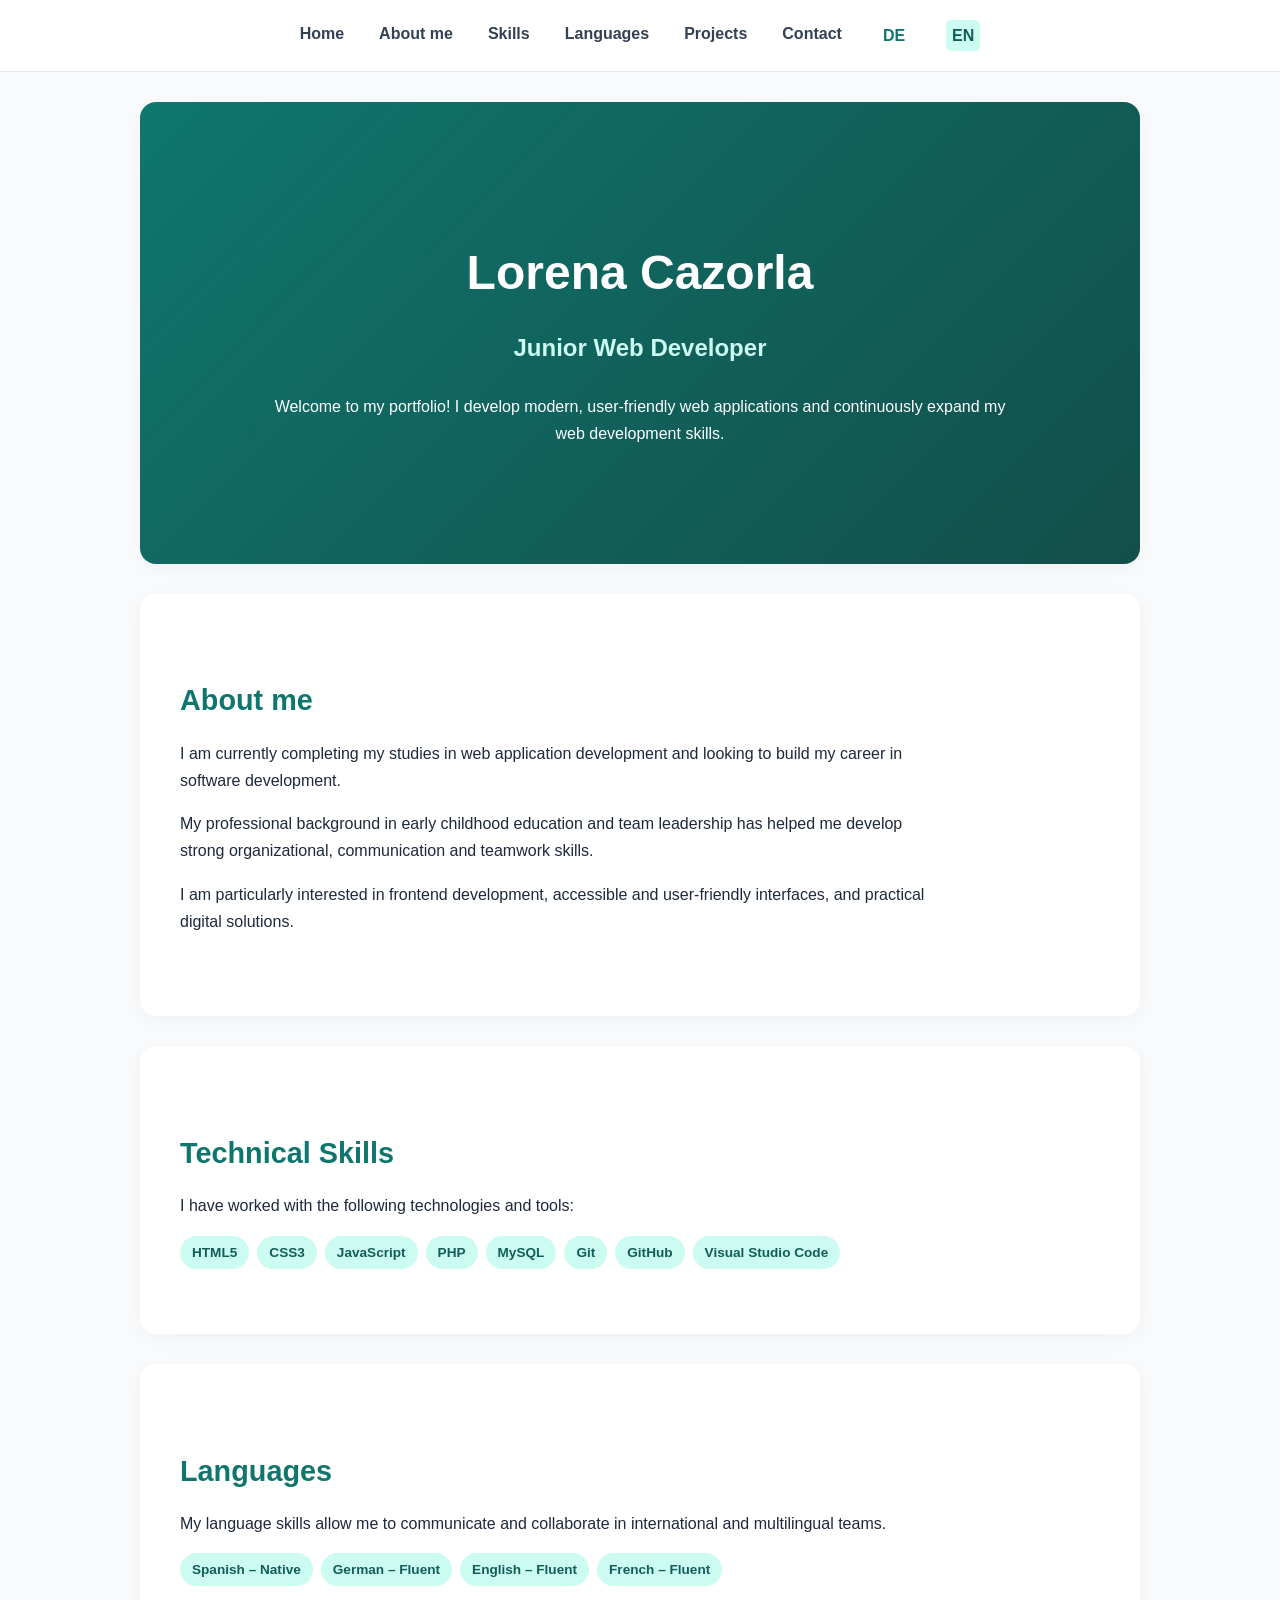
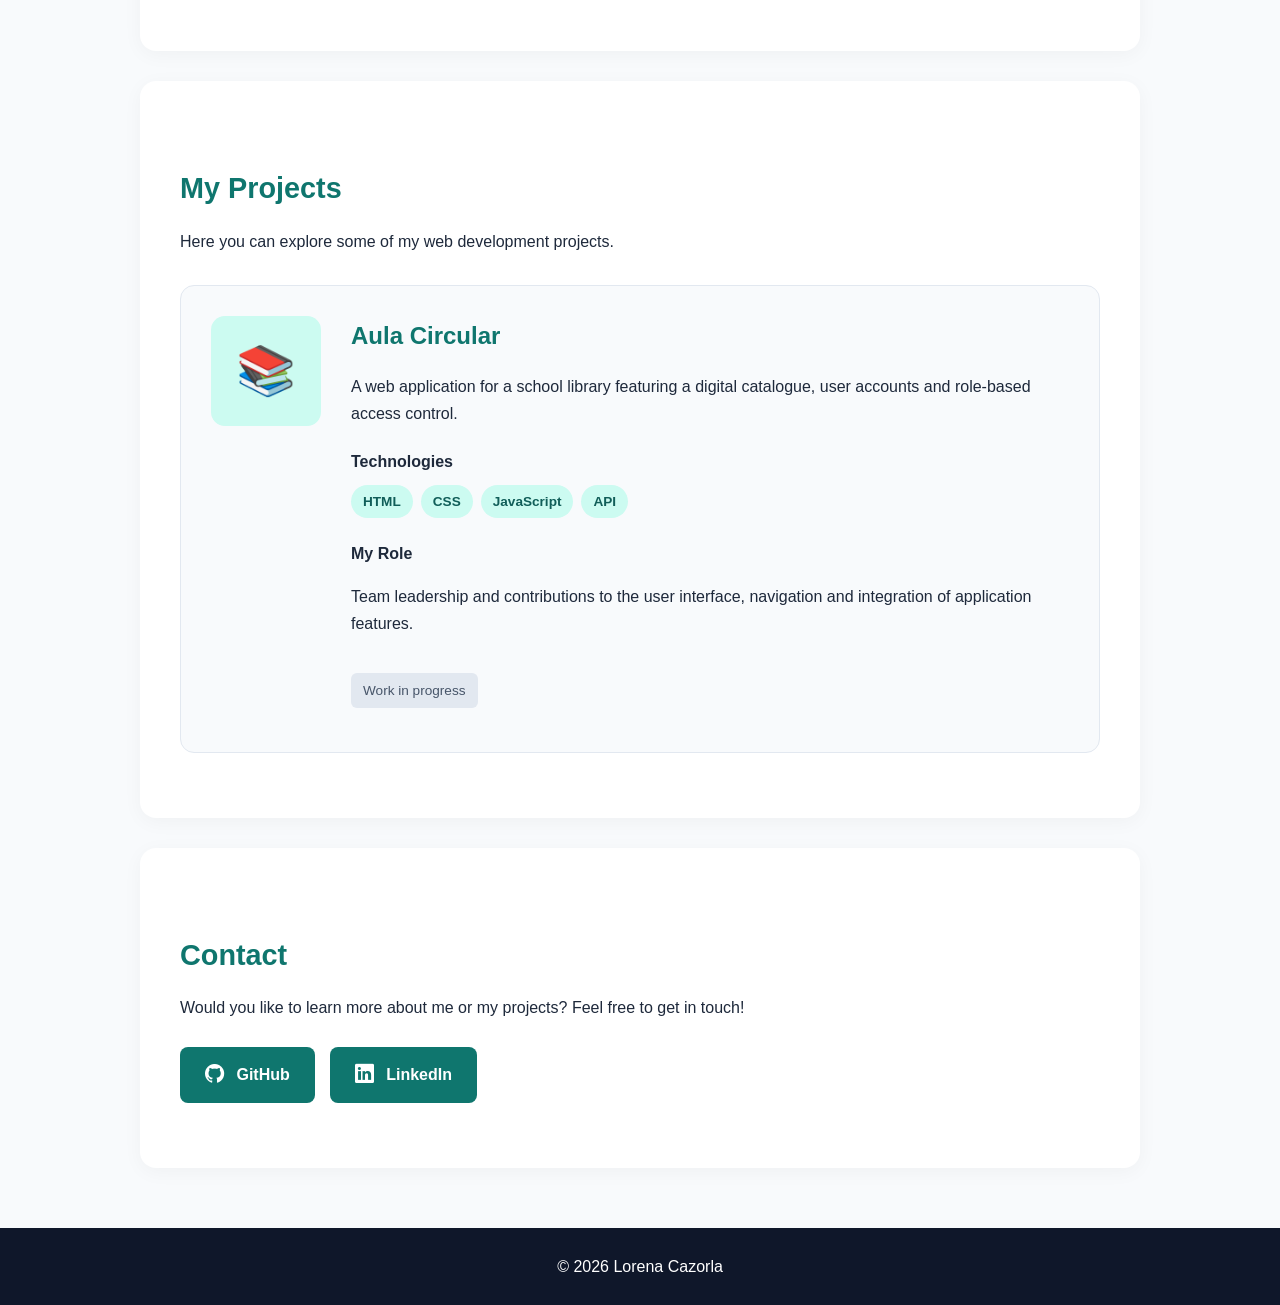
==== index-en.html @ 013c55ce "Añade versión inglesa, selector de idiomas e iconos de contacto" ====
<!DOCTYPE html>
<html lang="en">

<head>
    <meta charset="UTF-8">
    <meta name="viewport" content="width=device-width, initial-scale=1.0">
    <title>Lorena Cazorla | Junior Web Developer</title>
    <link rel="stylesheet" href="estilos.css">
    <link rel="stylesheet" href="https://cdn.jsdelivr.net/npm/bootstrap-icons@1.11.3/font/bootstrap-icons.min.css">
    <link rel="stylesheet" href="https://cdn.jsdelivr.net/npm/bootstrap-icons@1.11.3/font/bootstrap-icons.min.css">
</head>

<body>

    <!-- Navigation -->
    <header>
        <nav aria-label="Main navigation">
            <a href="#startseite">Home</a>
            <a href="#ueber-mich">About me</a>
            <a href="#kenntnisse">Skills</a>
            <a href="#sprachen">Languages</a>
            <a href="#projekte">Projects</a>
            <a href="#kontakt">Contact</a>
            <a href="index.html" lang="de">DE</a>
            <a href="index-en.html" lang="en"
               aria-current="page">EN</a>
        </nav>
    </header>

    <main>

        <!-- Home -->
        <section id="startseite">
            <h1>Lorena Cazorla</h1>
            <p>Junior Web Developer</p>
            <p>
                Welcome to my portfolio!
                I develop modern, user-friendly
                web applications and continuously
                expand my web development skills.
            </p>
        </section>

        <!-- About me -->
        <section id="ueber-mich">
            <h2>About me</h2>

            <p>
                I am currently completing my studies
                in web application development and
                looking to build my career
                in software development.
            </p>

            <p>
                My professional background in early
                childhood education and team leadership
                has helped me develop strong
                organizational, communication
                and teamwork skills.
            </p>

            <p>
                I am particularly interested in
                frontend development, accessible
                and user-friendly interfaces,
                and practical digital solutions.
            </p>
        </section>

        <!-- Technical skills -->
        <section id="kenntnisse">
            <h2>Technical Skills</h2>

            <p>
                I have worked with the following
                technologies and tools:
            </p>

            <div class="technologien">
                <span>HTML5</span>
                <span>CSS3</span>
                <span>JavaScript</span>
                <span>PHP</span>
                <span>MySQL</span>
                <span>Git</span>
                <span>GitHub</span>
                <span>Visual Studio Code</span>
            </div>
        </section>

        <!-- Languages -->
        <section id="sprachen">
            <h2>Languages</h2>

            <p>
                My language skills allow me to
                communicate and collaborate
                in international and multilingual teams.
            </p>

            <div class="technologien">
                <span>Spanish – Native</span>
                <span>German – Fluent</span>
                <span>English – Fluent</span>
                <span>French – Fluent</span>
            </div>
        </section>

        <!-- Projects -->
        <section id="projekte">
            <h2>My Projects</h2>

            <p>
                Here you can explore some
                of my web development projects.
            </p>

            <div class="projekt-karte">

                <div class="projekt-symbol">
                    <span aria-hidden="true">📚</span>
                </div>

                <div class="projekt-inhalt">
                    <h3>Aula Circular</h3>

                    <p>
                        A web application for a school
                        library featuring a digital
                        catalogue, user accounts
                        and role-based access control.
                    </p>

                    <h4>Technologies</h4>

                    <div class="technologien">
                        <span>HTML</span>
                        <span>CSS</span>
                        <span>JavaScript</span>
                        <span>API</span>
                    </div>

                    <h4>My Role</h4>

                    <p>
                        Team leadership and contributions
                        to the user interface,
                        navigation and integration
                        of application features.
                    </p>

                    <p class="projekt-status">
                        Work in progress
                    </p>
                </div>

            </div>
        </section>

        <!-- Contact -->
        <section id="kontakt">
            <h2>Contact</h2>

            <p>
                Would you like to learn more about me
                or my projects? Feel free to get in touch!
            </p>

            <div class="kontakt-links">
                <a href="https://github.com/Lorenadev6"
                   target="_blank"
                   rel="noopener noreferrer">
                   <i class="bi bi-github" aria-hidden="true"></i>
                    GitHub
                </a>
                 <a href="https://www.linkedin.com/in/lorena-cazorla/"
           target="_blank"
           rel="noopener noreferrer">
           <i class="bi bi-linkedin" aria-hidden="true"></i>
            LinkedIn
        </a>
            </div>
        </section>

    </main>

    <footer>
        <p>&copy; 2026 Lorena Cazorla</p>
    </footer>

</body>
</html>
---- estilos.css ----
/* Configuración general */

* {
    box-sizing: border-box;
}

html {
    scroll-behavior: smooth;
}

body {
    margin: 0;
    font-family: Arial, Helvetica, sans-serif;
    color: #1e293b;
    background-color: #f8fafc;
    line-height: 1.7;
}

/* Cabecera y navegación */

header {
    background-color: #ffffff;
    padding: 20px 8%;
    border-bottom: 1px solid #e2e8f0;
    position: sticky;
    top: 0;
    z-index: 10;
}

nav {
    display: flex;
    justify-content: center;
    gap: 35px;
    flex-wrap: wrap;
}

nav a {
    color: #334155;
    text-decoration: none;
    font-weight: bold;
    transition: color 0.3s;
}

nav a:hover {
    color: #0d9488;
}

nav a:focus-visible,
a:focus-visible {
    outline: 3px solid #0d9488;
    outline-offset: 4px;
}

/* Contenido principal */

main {
    max-width: 1050px;
    margin: 0 auto;
    padding: 30px 25px;
}

section {
    padding: 65px 40px;
    margin-bottom: 30px;
    background-color: #ffffff;
    border-radius: 16px;
    box-shadow: 0 4px 20px rgba(0, 0, 0, 0.04);
    scroll-margin-top: 100px;
}

h1, h2 {
    line-height: 1.3;
}

h1 {
    font-size: 3rem;
    margin-bottom: 10px;
}

h2 {
    font-size: 1.8rem;
    margin-bottom: 20px;
    color: #0f766e;
}

p {
    max-width: 750px;
}

/* Presentación inicial */

#startseite {
    background: linear-gradient(135deg, #0f766e, #134e4a);
    color: #ffffff;
    text-align: center;
    padding: 100px 35px;
}

#startseite h1 {
    color: #ffffff;
}

#startseite p {
    margin-left: auto;
    margin-right: auto;
}

#startseite p:first-of-type {
    font-size: 1.5rem;
    font-weight: bold;
    color: #ccfbf1;
}

/* Pie de página */

footer {
    background-color: #0f172a;
    color: #ffffff;
    text-align: center;
    padding: 25px;
}

footer p {
    margin: 0 auto;
}

/* Adaptación a móviles */

@media (max-width: 600px) {

    header {
        padding: 18px 12px;
    }

    nav {
        gap: 12px 18px;
    }

    nav a {
        font-size: 0.9rem;
    }

    main {
        padding: 20px 15px;
    }

    section {
        padding: 40px 22px;
        scroll-margin-top: 130px;
    }

    #startseite {
        padding: 70px 20px;
    }

    h1 {
        font-size: 2rem;
    }

    h2 {
        font-size: 1.5rem;
    }

    #startseite p:first-of-type {
        font-size: 1.2rem;
    }
}

/* Tarjetas de proyectos */

.projekt-karte {
    display: flex;
    gap: 30px;
    padding: 30px;
    margin-top: 30px;
    border: 1px solid #e2e8f0;
    border-radius: 14px;
    background-color: #f8fafc;
}

.projekt-symbol {
    display: flex;
    align-items: center;
    justify-content: center;
    flex-shrink: 0;
    width: 110px;
    height: 110px;
    background-color: #ccfbf1;
    border-radius: 14px;
    font-size: 3rem;
}

.projekt-inhalt {
    flex: 1;
    min-width: 0;
}

.projekt-inhalt h3 {
    margin-top: 0;
    margin-bottom: 12px;
    color: #0f766e;
    font-size: 1.5rem;
}

.projekt-inhalt h4 {
    margin-bottom: 10px;
}

.technologien {
    display: flex;
    flex-wrap: wrap;
    gap: 8px;
}

.technologien span {
    padding: 5px 12px;
    border-radius: 20px;
    background-color: #ccfbf1;
    color: #115e59;
    font-size: 0.85rem;
    font-weight: bold;
}

.projekt-status {
    display: inline-block;
    margin-top: 20px;
    padding: 6px 12px;
    border-radius: 6px;
    background-color: #e2e8f0;
    color: #475569;
    font-size: 0.85rem;
}

/* Proyectos en dispositivos móviles */

@media (max-width: 600px) {
    .projekt-karte {
        flex-direction: column;
        padding: 20px;
        gap: 20px;
    }

    .projekt-symbol {
        width: 80px;
        height: 80px;
        font-size: 2.2rem;
    }
}


/* Botones de contacto */

.kontakt-links {
    display: flex;
    gap: 15px;
    flex-wrap: wrap;
    margin-top: 25px;
}

.kontakt-links a {
    display: inline-block;
    background-color: #0f766e;
    color: white;
    text-decoration: none;
    padding: 12px 25px;
    border-radius: 8px;
    font-weight: bold;
    transition: background-color 0.3s,
                transform 0.3s;
}

.kontakt-links a:hover {
    background-color: #115e59;
    transform: translateY(-3px);
}

/* Iconos de contacto */

.kontakt-links a i {
    margin-right: 8px;
    font-size: 1.2rem;
    vertical-align: middle;
}

/* Selector de idiomas */

nav a[lang] {
    color: #0f766e;
    padding: 2px 6px;
    border-radius: 5px;
}

nav a[aria-current="page"] {
    background-color: #ccfbf1;
    color: #115e59;
}

nav a[lang]:hover {
    background-color: #e2e8f0;
}
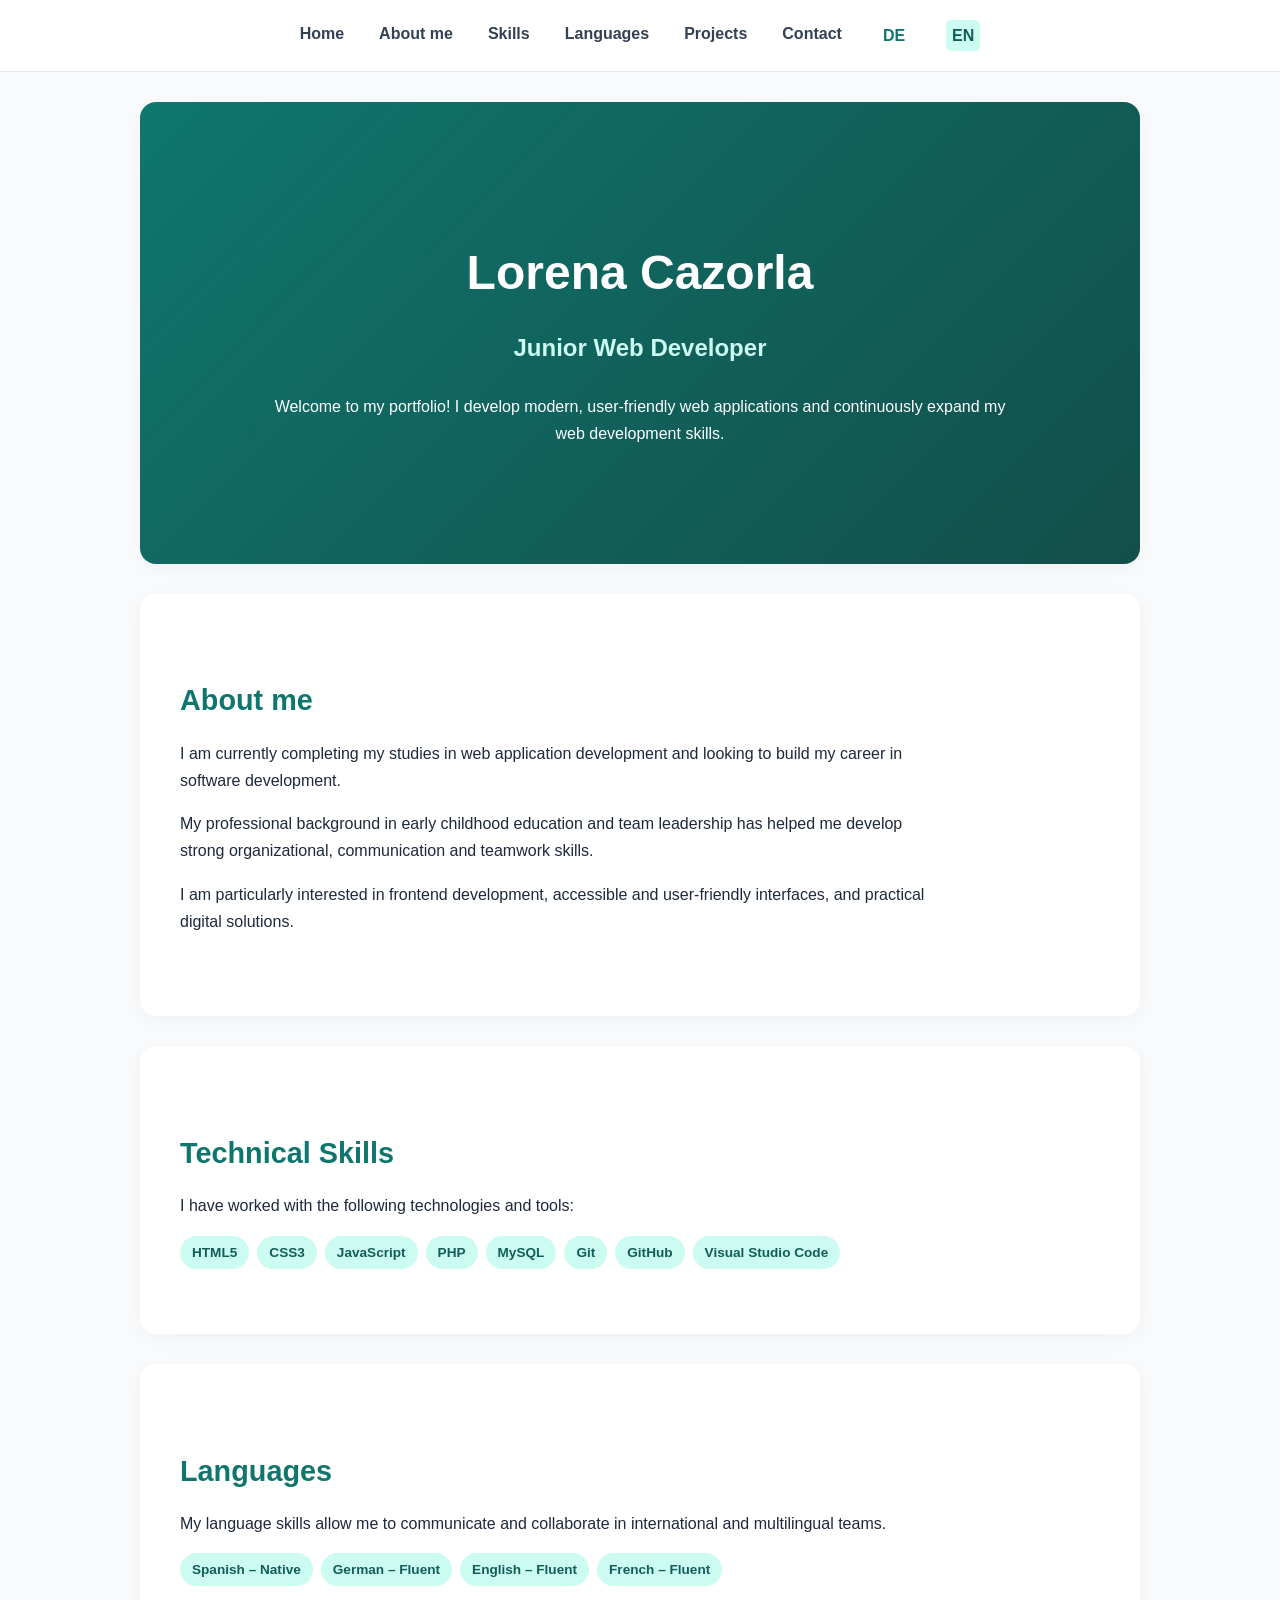
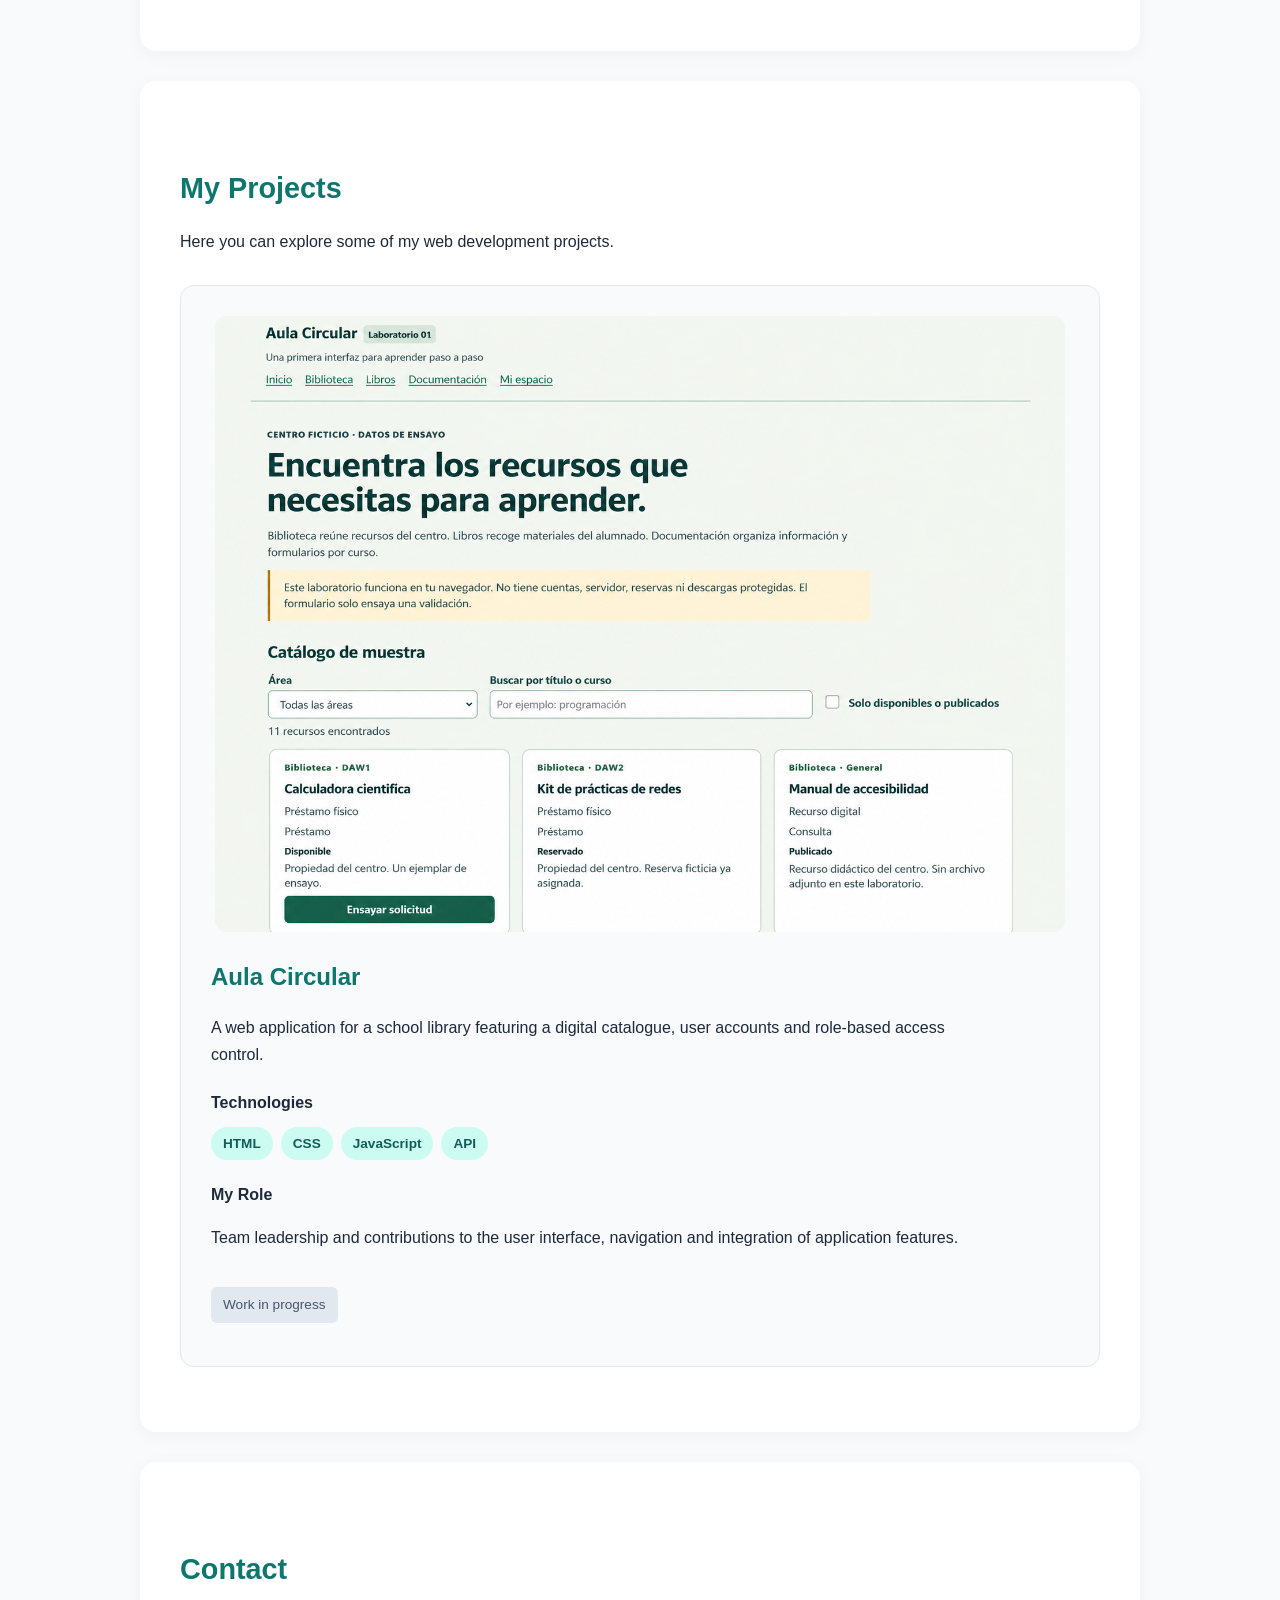
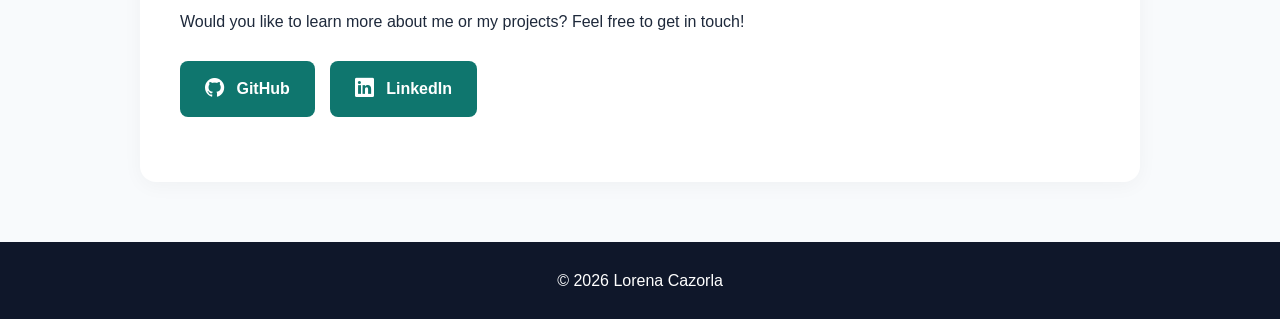
==== commit f988967a: "Mejora la presentación visual del proyecto Aula Circular" ====
--- a/index-en.html
+++ b/index-en.html
@@ -119,9 +119,14 @@
 
             <div class="projekt-karte">
 
-                <div class="projekt-symbol">
-                    <span aria-hidden="true">📚</span>
-                </div>
+                <div class="projekt-imagen">
+    <img
+        src="imagenes/aula-circular.png"
+        alt="Screenshot der Webanwendung Aula Circular"
+        class="projekt-bild"
+        loading="lazy"
+    >
+</div>
 
                 <div class="projekt-inhalt">
                     <h3>Aula Circular</h3>
--- a/estilos.css
+++ b/estilos.css
@@ -171,7 +171,8 @@
 
 .projekt-karte {
     display: flex;
-    gap: 30px;
+    flex-direction: column;
+    gap: 25px;
     padding: 30px;
     margin-top: 30px;
     border: 1px solid #e2e8f0;
@@ -179,16 +180,18 @@
     background-color: #f8fafc;
 }
 
-.projekt-symbol {
-    display: flex;
-    align-items: center;
-    justify-content: center;
-    flex-shrink: 0;
-    width: 110px;
-    height: 110px;
-    background-color: #ccfbf1;
-    border-radius: 14px;
-    font-size: 3rem;
+.projekt-imagen {
+    width: 100%;
+    text-align: center;
+}
+
+.projekt-bild {
+    display: block;
+    width: 100%;
+    max-width: 850px;
+    height: auto;
+    margin: 0 auto;
+    border-radius: 12px;
 }
 
 .projekt-inhalt {
@@ -234,17 +237,16 @@
 
 /* Proyectos en dispositivos móviles */
 
+
 @media (max-width: 600px) {
     .projekt-karte {
-        flex-direction: column;
-        padding: 20px;
+        padding: 15px;
         gap: 20px;
     }
 
-    .projekt-symbol {
-        width: 80px;
-        height: 80px;
-        font-size: 2.2rem;
+    .projekt-bild {
+        width: 100%;
+        height: auto;
     }
 }
 
